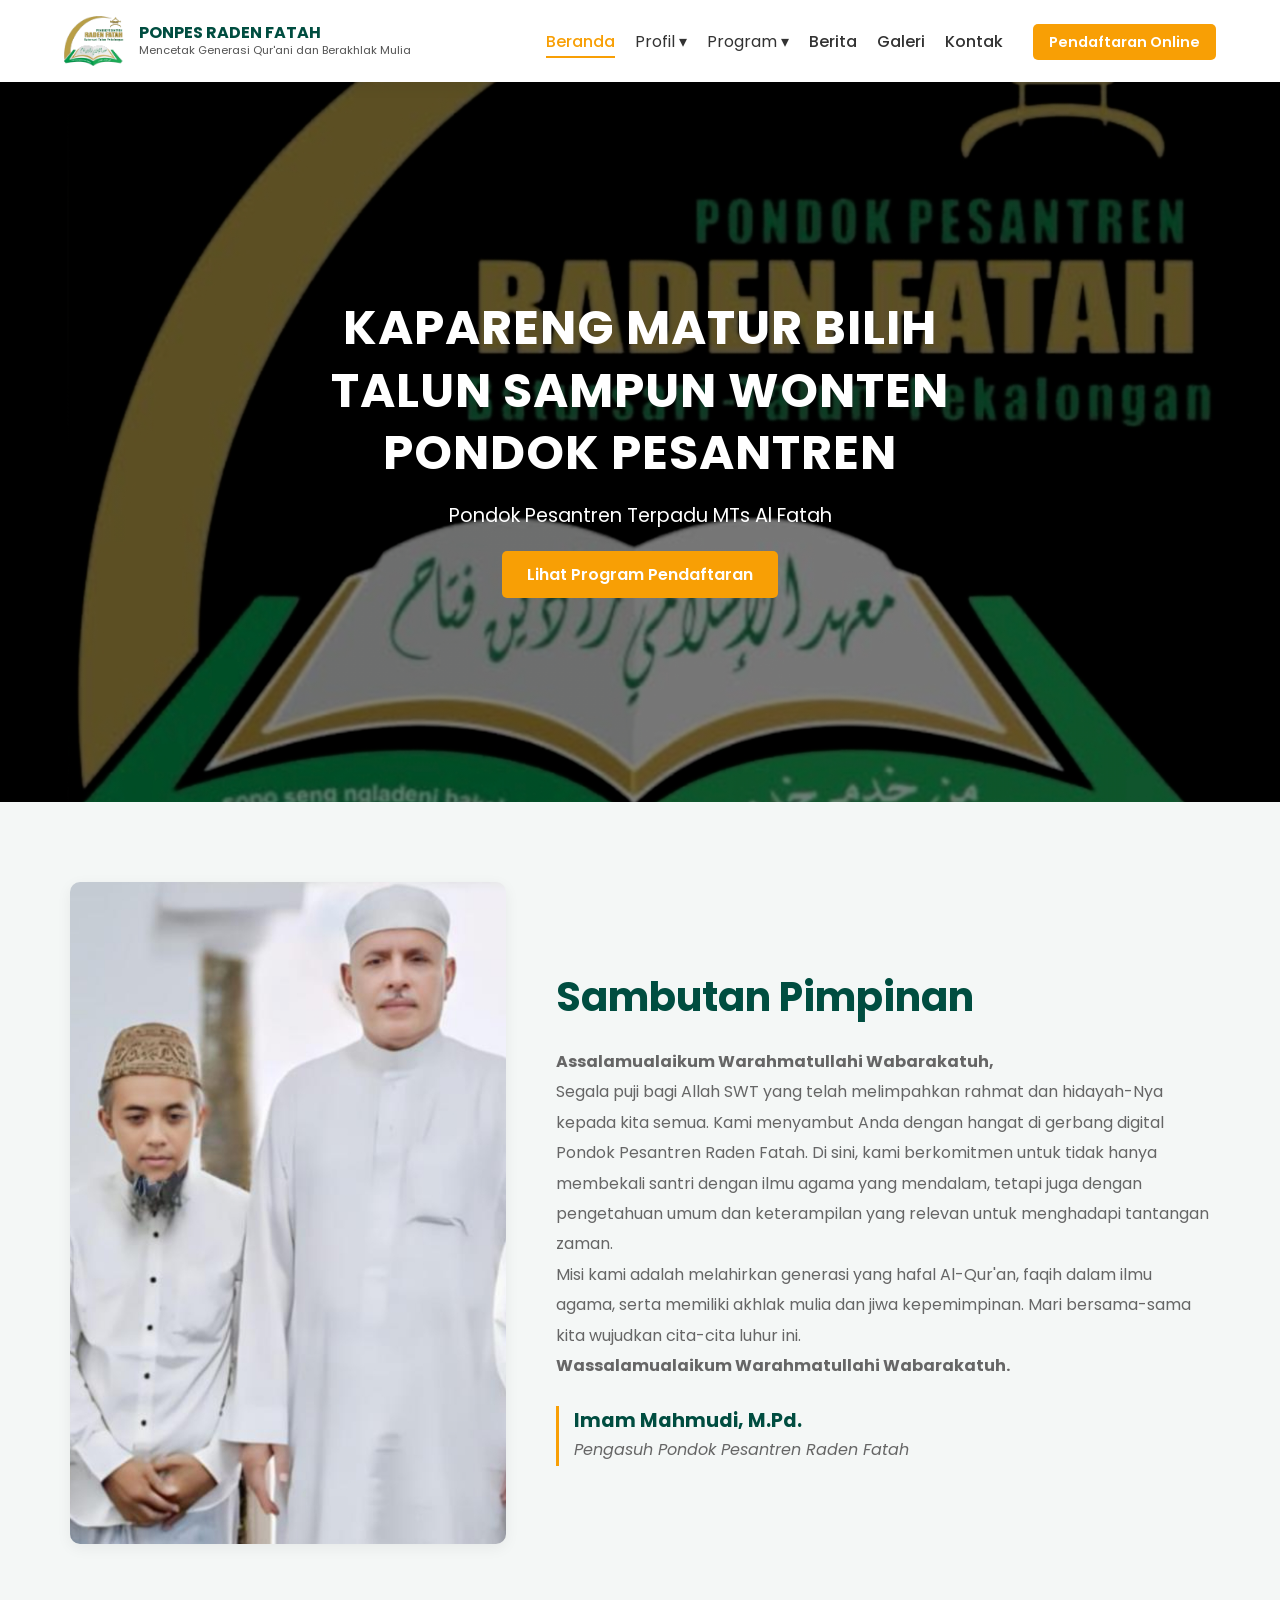
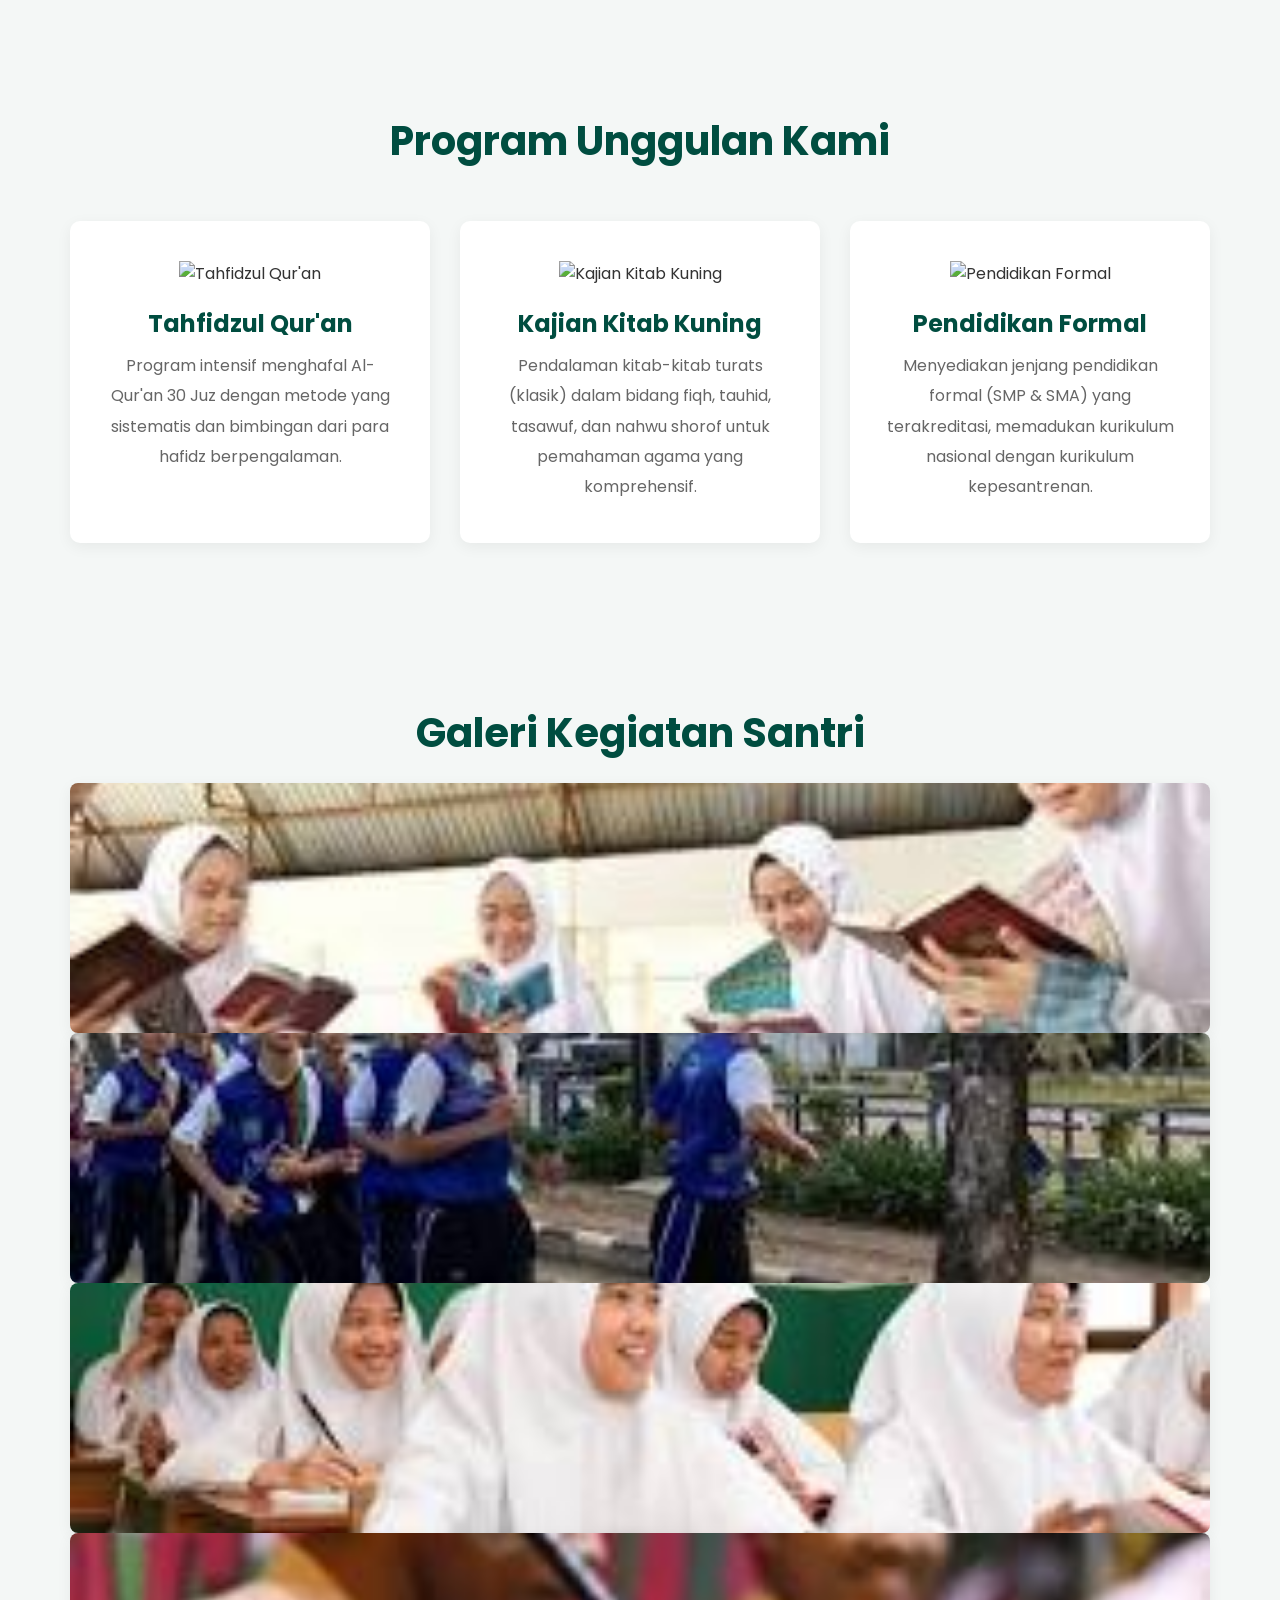
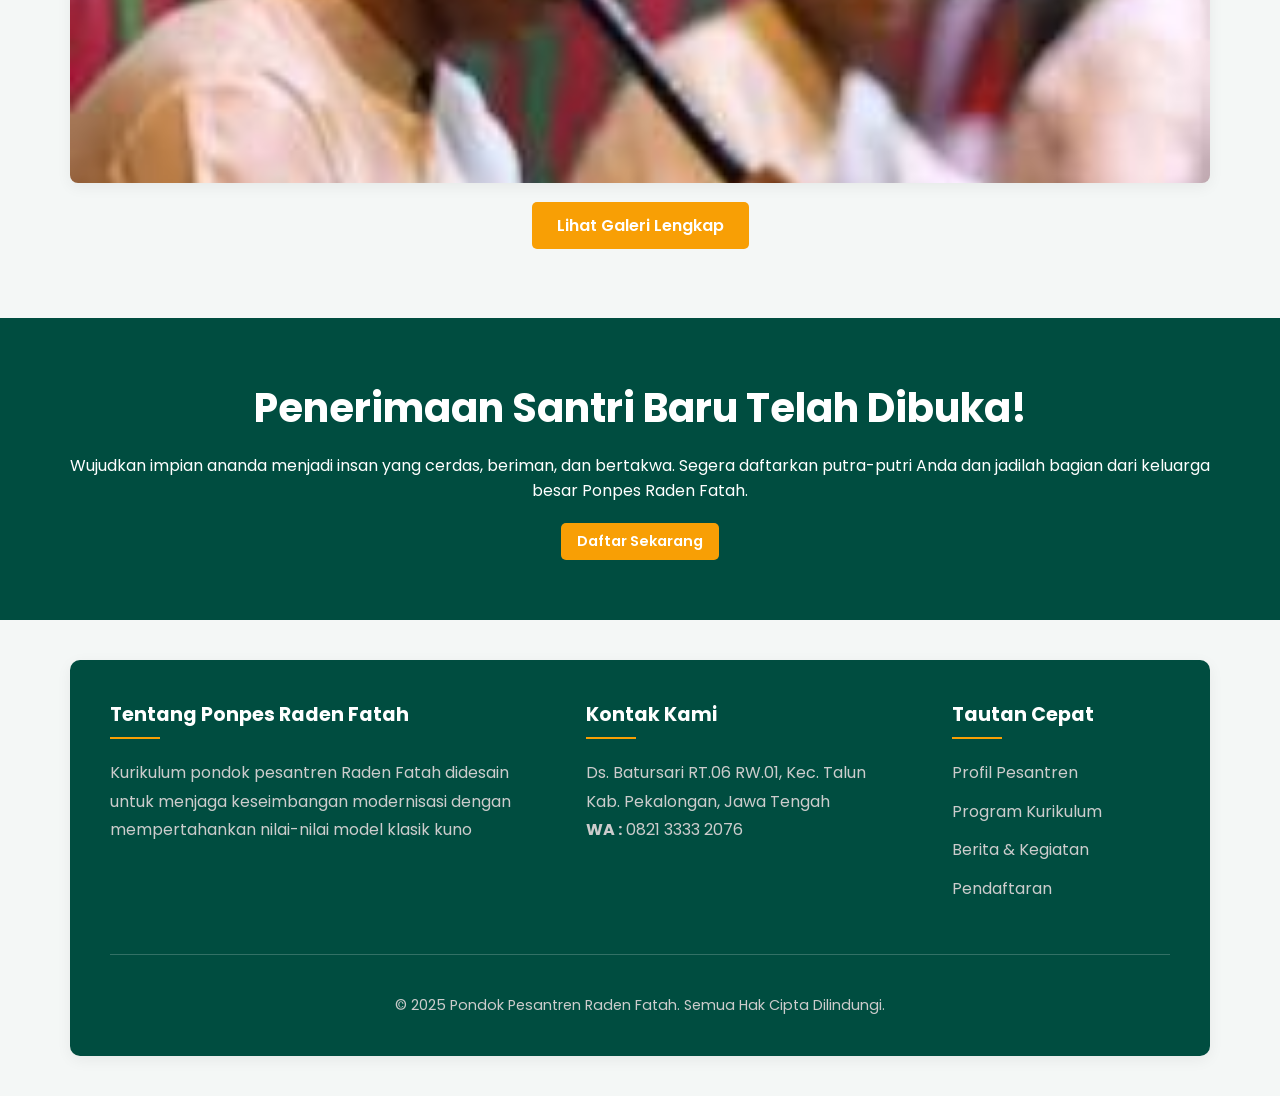
==== index.html @ 98dd8510 "Add files via upload" ====
<!DOCTYPE html>
<html lang="id">
<head>
    <meta charset="UTF-8">
    <meta name="viewport" content="width=device-width, initial-scale=1.0">
    <title>Ponpes Raden Fatah</title>
    <link rel="apple-touch-icon" sizes="180x180" href="images/favicons/apple-touch-icon.png">
    <link rel="icon" type="image/png" sizes="32x32" href="images/favicons/favicon-32x32.png">
    <link rel="icon" type="image/png" sizes="16x16" href="images/favicons/favicon-16x16.png">
    <link rel="manifest" href="images/favicons/site.webmanifest">
    <link rel="stylesheet" href="style.css">
    <link rel="preconnect" href="https://fonts.googleapis.com">
    <link rel="preconnect" href="https://fonts.gstatic.com" crossorigin>
    <link href="https://fonts.googleapis.com/css2?family=Poppins:wght@400;500;600;700&display=swap" rel="stylesheet">
</head>
<body>

    <header class="header">
        <a href="index.html" class="logo-container">
           <img src="images/logo.png" alt="Logo Ponpes Raden Fatah" class="logo-img">
           <div class="logo-text">
           <h1>PONPES RADEN FATAH</h1>
           <p>Mencetak Generasi Qur'ani dan Berakhlak Mulia</p>
           </div>
        </a>

        <input type="checkbox" id="menu-toggle" class="menu-toggle-checkbox">
        <label for="menu-toggle" class="menu-toggle-label">
            <span></span>
            <span></span>
            <span></span>
        </label>

        <div class="navigation-area">
            <nav class="nav-links">
                <ul>
                    <li><a href="index.html" class="active">Beranda</a></li>
                    <li class="dropdown">
                    <label for="profil-toggle" class="dropdown-toggle">Profil &#9662;</label>
                        <div class="dropdown-content">
                            <a href="sejarah.html">Sejarah</a>
                            <a href="visi-misi.html">Visi & Misi</a>
                            <a href="struktur-organisasi.html">Struktur Organisasi</a>
                            <a href="tenaga-pendidik.html">Tenaga Pendidik</a>
                        </div>
                    </li>
                    <li class="dropdown">
                    <label for="program-toggle" class="dropdown-toggle">Program &#9662;</label>
                        <div class="dropdown-content">
                            <a href="umum.html">Umum</a>
                            <a href="agama.html">Agama</a>
                        </div>
                    </li>
                    <li><a href="berita.html">Berita</a></li>
                    <li><a href="galeri.html">Galeri</a></li>
                    <li><a href="kontak.html">Kontak</a></li>
                </ul>
            </nav>
            <div class="header-cta">
                <a href="pendaftaran.html" class="cta-button">Pendaftaran Online</a>
            </div>
        </div>
    </header>

    <main>
        <section class="hero">
            <div class="hero-overlay"></div>
            <div class="hero-content">
                <h1 class="hero-title">KAPARENG MATUR BILIH TALUN SAMPUN WONTEN PONDOK PESANTREN</h1>
                <p class="hero-subtitle">Pondok Pesantren Terpadu MTs Al Fatah</p>
                <a href="pendaftaran.html" class="hero-button">Lihat Program Pendaftaran</a>
            </div>
        </section>

        <section class="sambutan section-padding">
            <div class="container">
                <div class="sambutan-grid">
                    <div class="sambutan-img">
                        <img src="images/kyai.jpg" alt="Foto Pimpinan Ponpes Raden Fatah">
                    </div>
                    <div class="sambutan-text">
                        <h2 class="section-title">Sambutan Pimpinan</h2>
                        <p><strong>Assalamualaikum Warahmatullahi Wabarakatuh,</strong></p>
                        <p>Segala puji bagi Allah SWT yang telah melimpahkan rahmat dan hidayah-Nya kepada kita semua. Kami menyambut Anda dengan hangat di gerbang digital Pondok Pesantren Raden Fatah. Di sini, kami berkomitmen untuk tidak hanya membekali santri dengan ilmu agama yang mendalam, tetapi juga dengan pengetahuan umum dan keterampilan yang relevan untuk menghadapi tantangan zaman.</p>
                        <p>Misi kami adalah melahirkan generasi yang hafal Al-Qur'an, faqih dalam ilmu agama, serta memiliki akhlak mulia dan jiwa kepemimpinan. Mari bersama-sama kita wujudkan cita-cita luhur ini.</p>
                        <p><strong>Wassalamualaikum Warahmatullahi Wabarakatuh.</strong></p>
                        <div class="pimpinan-info">
                            <h4>Imam Mahmudi, M.Pd.</h4>
                            <p>Pengasuh Pondok Pesantren Raden Fatah</p>
                        </div>
                    </div>
                </div>
            </div>
        </section>

        <section class="program section-padding" style="background-color: #f4f7f6;">
            <div class="container">
                <h2 class="section-title text-center">Program Unggulan Kami</h2>
                <div class="program-grid">
                    <div class="program-card">
                        <div class="program-icon"><img src="https://img.icons8.com/plasticine/100/book.png" alt="Tahfidzul Qur'an"></div>
                        <h3>Tahfidzul Qur'an</h3>
                        <p>Program intensif menghafal Al-Qur'an 30 Juz dengan metode yang sistematis dan bimbingan dari para hafidz berpengalaman.</p>
                    </div>
                    <div class="program-card">
                        <div class="program-icon"><img src="https://img.icons8.com/plasticine/100/books.png" alt="Kajian Kitab Kuning"></div>
                        <h3>Kajian Kitab Kuning</h3>
                        <p>Pendalaman kitab-kitab turats (klasik) dalam bidang fiqh, tauhid, tasawuf, dan nahwu shorof untuk pemahaman agama yang komprehensif.</p>
                    </div>
                    <div class="program-card">
                        <div class="program-icon"><img src="https://img.icons8.com/plasticine/100/school.png" alt="Pendidikan Formal"></div>
                        <h3>Pendidikan Formal</h3>
                        <p>Menyediakan jenjang pendidikan formal (SMP & SMA) yang terakreditasi, memadukan kurikulum nasional dengan kurikulum kepesantrenan.</p>
                    </div>
                </div>
            </div>
        </section>
<section class="galeri section-padding">
    <div class="container">
        <h2 class="section-title text-center">Galeri Kegiatan Santri</h2>
        <div class="galeri-grid">
            <a href="#galeri-1" class="gallery-item">
                <img src="images/ngaji.jpeg" alt="Kegiatan mengaji santri">
            </a>
            <a href="#galeri-2" class="gallery-item">
                <img src="images/olah.jpeg" alt="Kegiatan olahraga pagi">
            </a>
            <a href="#galeri-3" class="gallery-item">
                <img src="images/kelas.jpeg" alt="Kegiatan belajar di kelas">
            </a>
            <a href="#galeri-4" class="gallery-item">
                <img src="images/hadrah.jpeg" alt="Kegiatan kesenian hadrah">
            </a>
        </div>
        <div class="text-center" style="margin-top: 30px;">
            <a href="galeri.html" class="hero-button">Lihat Galeri Lengkap</a>
        </div>
    </div>
</section>
        <section class="info-pendaftaran">
            <div class="container text-center">
                <h2>Penerimaan Santri Baru Telah Dibuka!</h2>
                <p>Wujudkan impian ananda menjadi insan yang cerdas, beriman, dan bertakwa. Segera daftarkan putra-putri Anda dan jadilah bagian dari keluarga besar Ponpes Raden Fatah.

                    
                </p>
                <a href="pendaftaran.html" class="cta-button">Daftar Sekarang</a>
            </div>
        </section>
    </main>

    <footer class="footer">
    <div class="container"> <div class="footer-grid">
            <div class="footer-col">
                <h4>Tentang Ponpes Raden Fatah</h4>
                <p>Kurikulum pondok pesantren Raden Fatah didesain untuk menjaga keseimbangan modernisasi dengan mempertahankan nilai-nilai model klasik kuno</p>
            </div>
            <div class="footer-col">
                <h4>Kontak Kami</h4>
                <p>
                    Ds. Batursari RT.06 RW.01, Kec. Talun<br>
                    Kab. Pekalongan, Jawa Tengah<br>
                    <strong>WA :</strong> 0821 3333 2076<br>
                </p>
            </div>
            <div class="footer-col">
                <h4>Tautan Cepat</h4>
                <ul>
                    <li><a href="profil.html">Profil Pesantren</a></li>
                    <li><a href="program.html">Program Kurikulum</a></li>
                    <li><a href="berita.html">Berita & Kegiatan</a></li>
                    <li><a href="pendaftaran.html">Pendaftaran</a></li>
                    </ul>
            </div>
        </div>
        <div class="footer-bottom">
            <p>&copy; 2025 Pondok Pesantren Raden Fatah. Semua Hak Cipta Dilindungi.</p>
        </div>
    </div>
</footer>
<div class="lightbox" id="galeri-1">
    <a href="#" class="close">&times;</a>
    <a href="#galeri-4" class="prev">&lsaquo;</a>
    <img src="images/ngaji.jpeg" alt="Kegiatan mengaji santri">
    <div class="caption">Kegiatan mengaji dan setoran hafalan Al-Qur'an.</div>
    <a href="#galeri-2" class="next">&rsaquo;</a>
</div>
<div class="lightbox" id="galeri-2">
    <a href="#" class="close">&times;</a>
    <a href="#galeri-1" class="prev">&lsaquo;</a>
    <img src="images/olah.jpeg" alt="Kegiatan olahraga pagi">
    <div class="caption">Kegiatan olahraga pagi untuk menjaga kebugaran santri.</div>
    <a href="#galeri-3" class="next">&rsaquo;</a>
</div>
<div class="lightbox" id="galeri-3">
    <a href="#" class="close">&times;</a>
    <a href="#galeri-2" class="prev">&lsaquo;</a>
    <img src="images/kelas.jpeg" alt="Kegiatan belajar di kelas">
    <div class="caption">Suasana belajar yang kondusif di dalam kelas formal.</div>
    <a href="#galeri-4" class="next">&rsaquo;</a>
</div>
<div class="lightbox" id="galeri-4">
    <a href="#" class="close">&times;</a>
    <a href="#galeri-3" class="prev">&lsaquo;</a>
    <img src="images/hadrah.jpeg" alt="Kegiatan kesenian hadrah">
    <div class="caption">Latihan rutin ekstrakurikuler kesenian hadrah.</div>
    <a href="#galeri-1" class="next">&rsaquo;</a>
</div>
<a href="#" id="back-to-top" title="Kembali ke atas">&uarr;</a>

    <script>
        const backToTopButton = document.getElementById("back-to-top");
        window.addEventListener("scroll", () => {
            if (window.pageYOffset > 300) {
                backToTopButton.classList.add("show");
            } else {
                backToTopButton.classList.remove("show");
            }
        });
    </script>
</body>
</html>
</body>
</html>
---- style.css ----
/* --- PALET WARNA UTAMA (GLOBAL VARIABLES) --- */
:root {
    --warna-utama: #f89f05;      /* Oranye/Emas Pilihan Anda */
    --warna-sekunder: #004d40;   /* Hijau Tua untuk Judul & Hover */
    --warna-teks-utama: #333;   /* Warna teks gelap */
    --warna-teks-kedua: #555;   /* Warna teks abu-abu */
    --warna-latar: #f4f7f6;      /* Warna latar belakang utama */
    --warna-putih: #ffffff;     /* Warna putih */
    --warna-border: #ddd;       /* Warna border abu-abu muda */
}

/* --- Reset & Basic Styling --- */
* {
    margin: 0;
    padding: 0;
    box-sizing: border-box;
}

html {
    height: 100%; /* Diperlukan agar body bisa setinggi 100% */
}

body {
    display: flex; /* 1. Jadikan body sebagai flex container */
    flex-direction: column; /* 2. Atur itemnya secara vertikal */
    min-height: 100vh; /* 3. Tinggi minimal body adalah 100% tinggi layar */
    
    font-family: 'Poppins', sans-serif;
    background-color: var(--warna-latar);
    color: var(--warna-teks-utama);
}

main {
    flex-grow: 1; /* 4. INI KUNCINYA: buat <main> meregang & mendorong footer */
    width: 100%;
}
.container { width: 90%; max-width: 1140px; margin: 0 auto; }
.section-padding { padding: 80px 0; }
.section-title { font-size: 2.5rem; color: var(--warna-sekunder); margin-bottom: 20px; font-weight: 700; }
.text-center { text-align: center; }
.section-divider { border: 0; height: 1px; background-color: #e0e0e0; margin: 60px 0; }

/* --- Header Styling --- */
.header { display: flex; justify-content: space-between; align-items: center; padding: 1rem 5%; background-color: var(--warna-putih); box-shadow: 0 4px 15px rgba(0, 0, 0, 0.06); position: sticky; top: 0; z-index: 1000; width: 100%; }
.logo-container { display: flex; align-items: center; gap: 15px; text-decoration: none; }
.logo-img { height: 50px; width: auto; flex-shrink: 0; }
.logo-text h1 { font-size: 1.0rem; font-weight: 700; color: var(--warna-sekunder); margin: 0; line-height: 1.2; }
.logo-text p { font-size: 0.7rem; color: var(--warna-teks-kedua); margin: 0; }

/* --- Navigasi, Dropdown, CTA --- */
.navigation-area { display: flex; align-items: center; gap: 30px; }
.nav-links ul { list-style: none; display: flex; gap: 20px; margin: 0; padding: 0; }
.nav-links a { text-decoration: none; color: var(--warna-teks-utama); font-weight: 500; font-size: 1rem; position: relative; padding-bottom: 5px; transition: color 0.3s ease; }
.nav-links a::after { content: ''; position: absolute; width: 0; height: 2px; bottom: 0; left: 0; background-color: var(--warna-utama); transition: width 0.3s ease; }
.nav-links a:hover, .nav-links a.active { color: var(--warna-utama); }
.nav-links a:hover::after, .nav-links a.active::after { width: 100%; }
.cta-button { background-color: var(--warna-utama); color: var(--warna-putih); padding: 8px 16px; border-radius: 5px; text-decoration: none; font-weight: 600; font-size: 0.9rem; transition: background-color 0.3s ease, transform 0.2s ease; }
.cta-button:hover { background-color: var(--warna-sekunder); transform: translateY(-2px); }
.dropdown { position: relative; display: inline-block; }
.dropdown-toggle::after { display: none !important; }
.dropdown-content { display: none; position: absolute; background-color: var(--warna-putih); min-width: 220px; box-shadow: 0 4px 15px rgba(0, 0, 0, 0.06); border-radius: 5px; z-index: 10; overflow: hidden; border-top: 3px solid var(--warna-utama); }
.dropdown-content a { color: var(--warna-teks-utama); padding: 12px 16px; text-decoration: none; display: block; text-align: left; font-size: 0.95rem; transition: background-color 0.3s ease, color 0.3s ease; }
.dropdown-content a::after { display: none; }
.dropdown-content a:hover { background-color: #f1f1f1; color: var(--warna-utama); }
.dropdown:hover .dropdown-content { display: block; }

/* --- Mobile Menu & Responsive Header --- */
.menu-toggle-checkbox { display: none; }
.menu-toggle-label { display: none; flex-direction: column; justify-content: space-between; width: 30px; height: 21px; cursor: pointer; }
.menu-toggle-label span { display: block; width: 100%; height: 3px; background-color: var(--warna-sekunder); border-radius: 3px; transition: transform 0.3s ease, opacity 0.3s ease; }

@media (max-width: 992px) {
    .header { flex-wrap: wrap; }
    .header .logo-container {flex-grow: 1;}
    .navigation-area { display: none; position: static; flex-basis: 100%; order: 3; margin-top: 15px; background-color: var(--warna-putih); flex-direction: column; align-items: center; padding: 20px 0; border-top: 1px solid #eee; box-shadow: 0 4px 15px rgba(0, 0, 0, 0.06); }
    .menu-toggle-checkbox:checked ~ .navigation-area { display: flex; }
    .menu-toggle-label { display: flex; }
     .submenu-toggle-checkbox {
        display: none;/* Sembunyikan checkbox asli */
    }
    /* ========================================================
   PERBAIKAN DROPDOWN AGAR BISA DIKLIK
   ======================================================== */

.dropdown-toggle-wrapper {
    display: flex;
    align-items: center;
    gap: 4px; /* Jarak antara teks "Profil" dan panah */
}

/* Mengganti style .nav-links a dengan ini agar lebih spesifik */
.nav-links .nav-link-main {
    text-decoration: none;
    color: var(--warna-teks-utama);
    font-weight: 500;
}

/* Style untuk panah agar bisa diklik */
.submenu-arrow {
    cursor: pointer;
    padding: 5px;
    border-radius: 4px;
    font-size: 0.8em; /* Sedikit perkecil ukuran panah */
    transition: background-color 0.2s;
}

.submenu-arrow:hover {
    background-color: #f1f1f1;
}
    .nav-links ul { flex-direction: column; width: 100%; gap: 0; }
    .nav-links li { text-align: center; margin: 10px 0; }
    .header-cta { display: block; margin-top: 15px; }
    .dropdown { position: static; display: block; text-align: center;}
    /* Sembunyikan submenu secara default di mobile */
    .dropdown-content {
    display: none;
    position: static;
    box-shadow: none;
    background-color: #fafafa; /* Warna latar sedikit lebih lembut */
    min-width: 100%;
    border-bottom: 1px solid #eee; /* Garis pemisah bawah yang rapi */
    padding: 15px 0; /* Atur ulang padding atas-bawah */
    margin-top: 5px; /* Beri sedikit jarak dari menu utama */
    }
    
    .dropdown-content a {
    padding: 12px 25px; /* Padding lebih seimbang */
    text-align: center; /* INI SOLUSI UTAMA: RATA TENGAH */
    font-size: 0.9rem;  /* Ukuran font sedikit lebih kecil dari menu utama */
    color: var(--warna-teks-kedua); /* Warna teks sedikit lebih lembut */
    font-weight: 500;
    transition: background-color 0.3s, color 0.3s; /* Tambahkan transisi */
}
    .submenu-toggle-checkbox:checked ~ .dropdown-content {
    display: none !important;
}
    .dropdown-content a:hover {
    background-color: #eafaf8;
    color: var(--warna-sekunder);
}
    .menu-toggle-checkbox:checked ~ .menu-toggle-label span:nth-child(1) { transform: rotate(45deg) translate(5px, 5px); }
    .menu-toggle-checkbox:checked ~ .menu-toggle-label span:nth-child(2) { opacity: 0; }
    .menu-toggle-checkbox:checked ~ .menu-toggle-label span:nth-child(3) { transform: rotate(-45deg) translate(7px, -7px); }
}

@media (max-width: 480px) {
    .logo-text h1 { font-size: 1rem; }
    .logo-img { height: 40px; }
    .logo-text p { display: none; }
}

/* --- Halaman Beranda --- */
.hero { position: relative; height: 80vh; display: flex; align-items: center; justify-content: center; text-align: center; color: var(--warna-putih); background-image: url('images/logo.jpg'); background-size: cover; background-position: center; }
.hero-overlay { position: absolute; top: 0; left: 0; width: 100%; height: 100%; background-color: rgba(0, 0, 0, 0.5); }
.hero-content { position: relative; z-index: 2; max-width: 800px; padding: 0 20px; }
.hero-title { font-size: 3rem; font-weight: 700; margin-bottom: 1rem; letter-spacing: 1px; line-height: 1.3;}
.hero-subtitle { font-size: 1.2rem; margin-bottom: 2rem; font-weight: 400; }
.hero-button { background-color: var(--warna-utama); color: var(--warna-putih); padding: 12px 25px; border-radius: 5px; text-decoration: none; font-weight: 600; transition: background-color 0.3s ease; }
.hero-button:hover { background-color: var(--warna-sekunder); }
.sambutan-grid { display: grid; grid-template-columns: 1fr 1.5fr; gap: 50px; align-items: center; }
.sambutan-img img { width: 100%; height: auto; border-radius: 10px; box-shadow: 0 4px 15px rgba(0, 0, 0, 0.06); }
.pimpinan-info { margin-top: 25px; border-left: 3px solid var(--warna-utama); padding-left: 15px; }
.pimpinan-info h4 { margin: 0; font-size: 1.2rem; color: var(--warna-sekunder); }
.pimpinan-info p { margin: 0; font-style: italic; }
.program-grid { display: grid; grid-template-columns: repeat(3, 1fr); gap: 30px; margin-top: 50px; }
.program-card { background-color: var(--warna-putih); padding: 40px 30px; border-radius: 10px; text-align: center; box-shadow: 0 4px 15px rgba(0, 0, 0, 0.06); transition: transform 0.3s ease, box-shadow 0.3s ease; }
.program-card:hover { transform: translateY(-10px); box-shadow: 0 4px 15px rgba(0, 0, 0, 0.06); }
.program-icon img { height: 80px; margin-bottom: 20px; }
.program-card h3 { font-size: 1.5rem; color: var(--warna-sekunder); margin-bottom: 10px; }
.info-pendaftaran { background-color: var(--warna-sekunder); color: var(--warna-putih); padding: 60px 0; }
.info-pendaftaran h2 { font-size: 2.5rem; margin-bottom: 15px; }
/* Menambahkan jarak di atas tombol "Daftar Sekarang" di section info-pendaftaran */
.info-pendaftaran .cta-button {
    margin-top: 20px; /* Ubah angka ini untuk mengatur jaraknya */
    display: inline-block; /* Diperlukan agar margin-top bekerja pada elemen <a> */
}
@media (max-width: 992px) { .sambutan-grid, .program-hub-grid, .contact-layout, .jadwal-biaya-grid, .final-pendaftaran-grid { grid-template-columns: 1fr; } .program-grid { grid-template-columns: 1fr 1fr; } }
@media (max-width: 768px) { .hero-title { font-size: 2rem; } .hero-subtitle { font-size: 1rem; } .hero { height: 70vh; } .program-grid, .profile-links-grid, .footer-grid { grid-template-columns: 1fr; } .info-pendaftaran h2 { font-size: 2rem; } }

/* --- Halaman Generik (Banner Atas) --- */
.page-header { padding: 80px 0; text-align: center; color: var(--warna-putih); background-image: linear-gradient(rgba(0, 0, 0, 0.6), rgba(0, 0, 0, 0.6)), url('images/logo.jpg'); background-size: cover; background-position: center; }
.page-header h1 { font-size: 2.8rem; font-weight: 700; }
.page-header p { font-size: 1.1rem; color: #e0f2f1; }
@media (max-width: 768px) { .page-header { padding: 80px 100px0; } .page-header h1 { font-size: 2.2rem; } }

/* --- Halaman Sejarah --- */
.intro-text { text-align: center; font-size: 1.1rem; font-style: italic; color: var(--warna-teks-kedua); max-width: 800px; margin: 0 auto 60px auto; line-height: 1.8; }
.timeline { position: relative; max-width: 900px; margin: 0 auto; }
.timeline::after { content: ''; position: absolute; width: 3px; background-color: var(--warna-utama); top: 0; bottom: 0; left: 50%; margin-left: -1.5px; }
.timeline-item { padding: 10px 40px; position: relative; width: 50%; }
.timeline-item::after { content: ''; position: absolute; width: 20px; height: 20px; right: -10px; background-color: var(--warna-putih); border: 4px solid var(--warna-utama); top: 25px; border-radius: 50%; z-index: 1; }
.timeline-item:nth-child(odd) { left: 0; } .timeline-item:nth-child(even) { left: 50%; }
.timeline-item:nth-child(even)::after { left: -10px; }
.timeline-content { padding: 20px 30px; background-color: var(--warna-putih); position: relative; border-radius: 6px; box-shadow: 0 4px 15px rgba(0, 0, 0, 0.06); }
.timeline-content h4 { font-size: 1.3rem; margin-bottom: 10px; color: var(--warna-sekunder); }
@media (max-width: 768px) { .timeline::after { left: 31px; } .timeline-item { width: 100%; padding-left: 70px; padding-right: 25px; } .timeline-item:nth-child(odd), .timeline-item:nth-child(even) { left: 0; } .timeline-item::after { left: 21px; } }

/* --- Halaman Visi Misi, Profil, Tenaga Pendidik, dll --- */
.visi-card, .misi-card { background-color: var(--warna-putih); padding: 40px; border-radius: 8px; box-shadow: 0 4px 15px rgba(0, 0, 0, 0.06); }
.visi-card { text-align: center; margin-bottom: 40px; }
.visi-card blockquote { font-size: 1.5rem; font-weight: 500; line-height: 1.6; color: var(--warna-teks-utama); font-style: italic; border-left: 5px solid var(--warna-utama); padding-left: 25px; margin: 20px 0 0 0; text-align: left; }
.misi-card ol { padding-left: 25px; margin-top: 20px; } .misi-card ol li { font-size: 1.1rem; color: var(--warna-teks-kedua); line-height: 1.9; margin-bottom: 15px; }
.quick-facts-grid { display: grid; grid-template-columns: repeat(auto-fit, minmax(200px, 1fr)); gap: 30px; text-align: center; }
.fact-item .fact-number { font-size: 3rem; font-weight: 700; color: var(--warna-utama); display: block; }
.fact-item .fact-label { font-size: 1.1rem; color: var(--warna-teks-kedua); margin-top: 5px; }
.profile-links-grid { display: grid; grid-template-columns: 1fr 1fr; gap: 30px; }
.profile-link-card { background-color: var(--warna-putih); padding: 30px; border-radius: 8px; box-shadow: 0 4px 15px rgba(0, 0, 0, 0.06); transition: transform 0.3s ease, box-shadow 0.3s ease; border-top: 4px solid var(--warna-utama); }
.profile-link-card:hover { transform: translateY(-5px); box-shadow: 0 4px 15px rgba(0, 0, 0, 0.06); }
.profile-link-card h3 { font-size: 1.5rem; color: var(--warna-sekunder); margin-bottom: 15px; }
.profile-link-card p, .sambutan-text p, .program-card p, .berita-card-content p { color: #666; line-height: 1.9; }
.cta-button-small { background-color: var(--warna-utama); color: var(--warna-putih); padding: 8px 18px; border-radius: 5px; text-decoration: none; font-weight: 500; font-size: 0.9rem; display: inline-block; transition: background-color 0.3s ease; }
.cta-button-small:hover { background-color: var(--warna-sekunder); }
.staff-grid { display: grid; grid-template-columns: repeat(auto-fit, minmax(280px, 1fr)); gap: 30px; }
.staff-card { background-color: var(--warna-putih); border-radius: 8px; box-shadow: 0 4px 15px rgba(0, 0, 0, 0.06); text-align: center; overflow: hidden; transition: transform 0.3s ease, box-shadow 0.3s ease; }
.staff-card:hover { transform: translateY(-8px); box-shadow: 0 4px 15px rgba(0, 0, 0, 0.06); }
.staff-photo img { width: 100%; height: 300px; object-fit: cover; object-position: center top; }
.staff-info { padding: 20px 15px; } .staff-info h4 { font-size: 1.3rem; font-weight: 600; color: var(--warna-sekunder); margin: 0 0 5px 0; }
.staff-info .role { font-size: 1rem; color: var(--warna-utama); font-weight: 500; margin: 0 0 10px 0; }
.staff-info .specialty { font-size: 0.9rem; color: #666; font-style: italic; margin: 0; }
.program-level-card { background-color: var(--warna-putih); padding: 30px 40px; border-radius: 8px; box-shadow: 0 4px 15px rgba(0, 0, 0, 0.06); margin-bottom: 40px; }
.program-level-card > p { font-size: 1.1rem; line-height: 1.8; color: var(--warna-teks-kedua); margin-bottom: 30px; }
.program-subtitle { font-size: 1.5rem; font-weight: 600; color: var(--warna-sekunder); margin-top: 40px; margin-bottom: 20px; padding-bottom: 10px; border-bottom: 2px solid #e0f2f1; }
.keunggulan-list { list-style: none; padding-left: 0; } .keunggulan-list li { font-size: 1rem; color: var(--warna-teks-utama); padding-left: 30px; position: relative; margin-bottom: 15px; }
.keunggulan-list li::before { content: '\2713'; color: var(--warna-utama); font-weight: 900; position: absolute; left: 0; top: 0; }
.kurikulum-grid { display: grid; grid-template-columns: 1fr 1fr; gap: 30px; }
.kurikulum-col h4 { font-size: 1.2rem; font-weight: 600; color: var(--warna-teks-utama); margin-bottom: 15px; }
.kurikulum-col ul { list-style: disc; padding-left: 20px; } .kurikulum-col li { color: var(--warna-teks-kedua); margin-bottom: 10px; }
.ekskul-grid { display: flex; flex-wrap: wrap; gap: 15px; } .ekskul-grid span { background-color: #e0f2f1; color: var(--warna-sekunder); padding: 8px 15px; border-radius: 20px; font-weight: 500; font-size: 0.9rem; }
.program-hub-grid { display: grid; grid-template-columns: 1fr 1fr; gap: 30px; margin-top: 40px; }
.program-hub-card { display: block; position: relative; height: 450px; border-radius: 10px; overflow: hidden; box-shadow: 0 4px 15px rgba(0, 0, 0, 0.06); text-decoration: none; color: var(--warna-putih); }
.program-hub-card .card-bg { position: absolute; top: 0; left: 0; width: 100%; height: 100%; background-size: cover; background-position: center; transition: transform 0.5s cubic-bezier(0.25, 0.46, 0.45, 0.94); }
.program-hub-card:hover .card-bg { transform: scale(1.05); } .program-hub-card .card-overlay { position: absolute; top: 0; left: 0; width: 100%; height: 100%; background: linear-gradient(to top, rgba(0, 56, 49, 0.9) 20%, rgba(0,0,0,0) 80%); }
.program-hub-card .card-content { position: absolute; bottom: 0; left: 0; padding: 30px; transition: transform 0.4s ease; }
.program-hub-card:hover .card-content { transform: translateY(-10px); } .program-hub-card h2 { font-size: 2rem; font-weight: 700; margin: 0 0 10px 0; line-height: 1.2; }
.program-hub-card p { font-size: 1rem; line-height: 1.6; opacity: 0.9; }
/* --- Bagian Legalitas di Halaman Profil --- */
.legalitas-section {
    background-color: #f9f9f9; /* Latar belakang abu-abu lembut */
    border-top: 1px solid #eee;
    border-bottom: 1px solid #eee;
    padding: 60px 0;
}

.legalitas-info {
    display: grid;
    grid-template-columns: repeat(auto-fit, minmax(250px, 1fr)); /* Membuat kolom responsif */
    gap: 30px;
    margin-top: 30px;
    text-align: left; /* Kembalikan teks ke kiri di dalam info box */
}

.legalitas-info > div {
    background-color: var(--warna-putih);
    padding: 25px;
    border-radius: 8px;
    box-shadow: 0 4px 15px rgba(0, 0, 0, 0.06);
    border: 1px solid #f1f1f1;
    overflow-wrap: break-word; /* <-- TAMBAHKAN BARIS INI */
}

.legalitas-info h3 {
    font-size: 1.1rem;
    font-weight: 600;
    color: var(--warna-sekunder);
    margin-bottom: 10px;
}

.legalitas-info p {
    color: var(--warna-teks-kedua);
    font-size: 0.9rem;
    line-height: 1.6;
    margin-bottom: 0;
}

/* Responsive untuk layar lebih kecil */
@media (max-width: 768px) {
    .program-grid,
    .profile-links-grid, /* <-- INI SOLUSINYA */
    .footer-grid,
    .kurikulum-grid 
    .legalitas-info {
        grid-template-columns: 1fr; /* Satu kolom di layar HP */
    }
}

/* --- Halaman Berita (Tambahan dari yang lama) --- */
.berita-layout { display: grid; grid-template-columns: 2.5fr 1fr; gap: 40px; }
.berita-list { display: flex; flex-direction: column; gap: 40px; }
.berita-card-full { display: flex; gap: 25px; background-color: #fff; border-radius: 8px; box-shadow: 0 4px 15px rgba(0, 0, 0, 0.06); overflow: hidden; transition: box-shadow 0.3s ease; }
.berita-card-full:hover { box-shadow: 0 4px 15px rgba(0, 0, 0, 0.06); }
.berita-card-img { flex-basis: 40%; }
.berita-card-img img { width: 100%; height: 100%; object-fit: cover; }
.berita-card-content { flex-basis: 60%; padding: 25px; display: flex; flex-direction: column; }
.berita-card-content .meta-info { display: flex; gap: 15px; font-size: 0.8rem; margin-bottom: 10px; color: var(--warna-teks-kedua); }
.meta-info .kategori { background-color: #e0f2f1; color: var(--warna-sekunder); padding: 3px 8px; border-radius: 4px; font-weight: 600; }
.berita-card-content h3 { font-size: 1.4rem; margin-bottom: 10px; line-height: 1.4; }
.berita-card-content h3 a { text-decoration: none; color: var(--warna-teks-utama); transition: color 0.3s ease; }
.berita-card-content h3 a:hover { color: var(--warna-utama); }
.berita-card-content p { flex-grow: 1; }
.read-more { color: var(--warna-utama); font-weight: 600; text-decoration: none; align-self: flex-start; }
.pagination { margin-top: 20px; } .pagination ul { list-style: none; display: flex; justify-content: center; gap: 8px; padding: 0; }
.pagination li a { display: block; padding: 10px 15px; border: 1px solid var(--warna-border); border-radius: 5px; text-decoration: none; color: var(--warna-teks-utama); transition: all 0.3s ease; }
.pagination li a:hover, .pagination li a.active { background-color: var(--warna-utama); color: var(--warna-putih); border-color: var(--warna-utama); }
.sidebar-widget { background-color: var(--warna-latar); padding: 25px; border-radius: 8px; margin-bottom: 30px; }
.sidebar-widget h4 { font-size: 1.3rem; color: var(--warna-sekunder); margin-bottom: 20px; padding-bottom: 10px; border-bottom: 2px solid var(--warna-border); }
.search-form { display: flex; } .search-form input { width: 100%; border: 1px solid var(--warna-border); padding: 10px; border-radius: 5px 0 0 5px; border-right: none; }
.search-form button { border: none; background-color: var(--warna-utama); color: var(--warna-putih); padding: 0 15px; cursor: pointer; border-radius: 0 5px 5px 0; }
.widget-list { list-style: none; padding: 0;} .widget-list li { margin-bottom: 10px; } .widget-list li a { text-decoration: none; color: var(--warna-teks-kedua); transition: color 0.3s ease; }
.widget-list li a:hover { color: var(--warna-utama); }
.recent-posts li { padding-bottom: 10px; border-bottom: 1px dashed var(--warna-border); } .recent-posts li:last-child { border-bottom: none; }
@media(max-width: 992px) { .berita-layout { grid-template-columns: 1fr; } }
@media(max-width: 768px) { .berita-card-full { flex-direction: column; } }


/* --- Halaman Galeri --- */
/* (style untuk galeri, lightbox, filter) */
.gallery-filters { text-align: center; margin-bottom: 40px; }
.gallery-filters input[type="radio"] { display: none; }
.gallery-filters label { display: inline-block; padding: 10px 20px; margin: 5px; background-color: #f1f1f1; color: var(--warna-teks-kedua); border-radius: 20px; cursor: pointer; font-weight: 500; transition: all 0.3s ease; }
.gallery-filters label:hover { background-color: #e0f2f1; color: var(--warna-sekunder); }
.gallery-filters input[type="radio"]:checked + label { background-color: var(--warna-utama); color: var(--warna-putih); box-shadow: 0 4px 10px rgba(248, 159, 5, 0.4); }
.gallery-item { display: block; overflow: hidden; border-radius: 8px; position: relative; box-shadow: 0 4px 15px rgba(0, 0, 0, 0.06); }
.gallery-item img { width: 100%; height: 250px; object-fit: cover; display: block; transition: transform 0.4s ease; }
.gallery-item:hover img { transform: scale(1.1); }
#filter-kegiatan:checked ~ .gallery-grid .gallery-item, #filter-fasilitas:checked ~ .gallery-grid .gallery-item, #filter-ekskul:checked ~ .gallery-grid .gallery-item, #filter-prestasi:checked ~ .gallery-grid .gallery-item { display: none; }
#filter-kegiatan:checked ~ .gallery-grid [data-category="kegiatan"], #filter-fasilitas:checked ~ .gallery-grid [data-category="fasilitas"], #filter-ekskul:checked ~ .gallery-grid [data-category="ekskul"], #filter-prestasi:checked ~ .gallery-grid [data-category="prestasi"] { display: block; }
.lightbox { display: none; position: fixed; z-index: 9999; top: 0; left: 0; width: 100%; height: 100%; background-color: rgba(0, 0, 0, 0.85); align-items: center; justify-content: center; }
.lightbox:target { display: flex; }
.lightbox img { max-width: 90%; max-height: 80%; box-shadow: 0 4px 15px rgba(0, 0, 0, 0.06); }
.lightbox .close { position: absolute; top: 20px; right: 30px; font-size: 40px; font-weight: bold; color: var(--warna-putih); text-decoration: none; opacity: 0.8; transition: opacity 0.3s; }
.lightbox .close:hover { opacity: 1; }
.lightbox .prev, .lightbox .next { position: absolute; top: 50%; transform: translateY(-50%); font-size: 50px; color: var(--warna-putih); text-decoration: none; padding: 10px 20px; opacity: 0.6; transition: opacity 0.3s; }
.lightbox .prev { left: 15px; } .lightbox .next { right: 15px; } .lightbox .prev:hover, .lightbox .next:hover { opacity: 1; }
.lightbox .caption { position: absolute; bottom: 20px; left: 50%; transform: translateX(-50%); color: var(--warna-putih); background-color: rgba(0,0,0,0.6); padding: 10px 20px; border-radius: 5px; text-align: center; font-size: 0.9rem; }

/*
========================================
STYLE UNTUK HALAMAN KONTAK (VERSI BARU)
========================================
*/
.contact-layout {
    display: grid;
    grid-template-columns: 1fr 1.5fr;
    gap: 50px;
    align-items: flex-start;
}

.contact-info h3, .contact-form-container h3 {
    font-size: 1.8rem;
    font-weight: 600;
    color: var(--warna-sekunder);
    margin-bottom: 20px;
}

.info-item {
    display: flex;
    align-items: flex-start;
    gap: 20px;
    margin-bottom: 25px;
}

.info-item .info-icon {
    font-size: 1.5rem;
    margin-top: 5px;
    color: var(--warna-utama);
}

.info-item strong {
    display: block;
    color: var(--warna-teks-utama);
    font-weight: 600;
}

.info-item p {
    margin: 4px 0 0 0;
    color: var(--warna-teks-kedua);
    line-height: 1.6;
}

.info-item a {
    color: var(--warna-sekunder);
    text-decoration: none;
    transition: text-decoration 0.3s;
}
.info-item a:hover {
    text-decoration: underline;
}

/* --- Contact Form (VERSI BARU YANG LEBIH CANTIK) --- */
.contact-form-container {
    background-color: var(--warna-putih);
    padding: 30px 40px;
    border-radius: 8px;
    box-shadow: 0 4px 15px rgba(0, 0, 0, 0.06);
}

.contact-form .form-group {
    margin-bottom: 25px;
}

.contact-form label {
    display: block;
    margin-bottom: 8px;
    font-weight: 500;
    color: var(--warna-teks-kedua);
    font-size: 0.9rem;
}

.contact-form input,
.contact-form textarea {
    width: 100%;
    padding: 15px;
    font-family: 'Poppins', sans-serif;
    font-size: 1rem;
    border-radius: 5px;
    background-color: #f9f9f9;
    border: 1px solid #eee;
    transition: border-color 0.3s, box-shadow 0.3s;
}

.contact-form input:focus,
.contact-form textarea:focus {
    outline: none;
    border-color: var(--warna-utama);
    background-color: var(--warna-putih);
    box-shadow: 0 0 8px rgba(248, 159, 5, 0.3);
}

.contact-form textarea {
    resize: vertical;
    min-height: 120px;
}

.contact-form button {
    width: 100%;
    border: none;
    cursor: pointer;
    padding: 15px;
    font-size: 1.1rem;
    font-weight: 600;
}

/* --- Map Section --- */
.map-section {
    width: 100%;
    line-height: 0;
}

/* --- Responsive --- */
@media (max-width: 992px) {
    .contact-layout {
        grid-template-columns: 1fr;
    }
}

/* --- Halaman Pendaftaran --- */
.alur-pendaftaran { display: grid; grid-template-columns: repeat(auto-fit, minmax(300px, 1fr)); gap: 20px; margin-top: 50px; }
.alur-step { background-color: #fafafa; border-left: 5px solid var(--warna-utama); padding: 25px; padding-left: 80px; position: relative; }
.alur-step span { position: absolute; left: 15px; top: 20px; font-size: 3rem; font-weight: 700; color: #f1f1f1; }
.alur-step h4 { font-size: 1.3rem; color: var(--warna-sekunder); margin: 0 0 5px 0; }
table tr:last-child td { border-bottom: none; }
table td:first-child { font-weight: 500; }
.syarat-card ul { list-style: '✓  '; padding-left: 20px; } .syarat-card li { margin-bottom: 15px; color: var(--warna-teks-kedua); }
.narahubung-card { text-align: center; } .cp-name { font-size: 1.2rem; margin: 15px 0 5px 0; }
.cp-phone { font-size: 1.1rem; } .cp-phone a { color: var(--warna-sekunder); font-weight: 600; text-decoration: none; }
.large-cta { font-size: 1.2rem; padding: 15px 40px; font-weight: 700; }
/* Style khusus untuk kartu biaya pendaftaran agar padding vertikalnya lebih kecil */
.biaya-card {
    padding: 20px 30px;
    text-align: center;
}
/* Ganti/tambahkan kode di dalam section Halaman Pendaftaran Anda */

.final-pendaftaran-grid {
    display: grid;
    grid-template-columns: 1fr 1fr;
    gap: 40px;
    align-items: flex-start; /* KUNCI 1: Memastikan KARTU-nya rata atas */
}

.syarat-card, .narahubung-card {
    background-color: var(--warna-putih);
    padding: 30px;
    border-radius: 8px;
    box-shadow: 0 4px 15px rgba(0, 0, 0, 0.06);
    height: 100%; /* Tambahan: membuat tinggi kedua kartu sama */
}

.syarat-card h3, .narahubung-card h3 {
    font-size: 1.5rem;
    color: var(--warna-sekunder);
    margin-top: 0; /* KUNCI 2: Pastikan judul tidak punya jarak atas */
    margin-bottom: 20px;
    padding-bottom: 10px;
    border-bottom: 2px solid #f1f1f1;
}

.syarat-card ul {
    list-style: '✓  ';
    padding-left: 20px;
    margin-top: 0; /* KUNCI 3: Pastikan list tidak punya jarak atas */
}

.syarat-card li {
    margin-bottom: 15px;
    color: var(--warna-teks-kedua);
}

.narahubung-card { 
    text-align: center; 
}

.cp-name { 
    font-size: 1.2rem; 
    margin: 15px 0 5px 0; 
}

.cp-phone { 
    font-size: 1.1rem; 
}

.cp-phone a { 
    color: var(--warna-sekunder); 
    font-weight: 600; 
    text-decoration: none; 
}

.large-cta {
    font-size: 1.2rem;
    padding: 15px 40px;
    font-weight: 700;
}

/* Jangan lupa media query untuk mobile */
@media (max-width: 992px) {
    .final-pendaftaran-grid {
        grid-template-columns: 1fr;
    }
}

/* --- FOOTER --- */
.footer {
    padding: 40px 0;
    background-color: var(--warna-latar); 
}

.footer .container {
    background-color: var(--warna-sekunder);
    color: #ccc;
    padding: 40px;
    border-radius: 10px;
    box-shadow: 0 4px 15px rgba(0, 0, 0, 0.06);
}

.footer-grid {
    display: grid;
    grid-template-columns: 2fr 1.5fr 1fr;
    gap: 40px;
    padding-bottom: 40px;
    border-bottom: 1px solid rgba(255, 255, 255, 0.2);
}

/* === TAMBAHKAN BLOK BARU INI === */
.footer-col {
    overflow-wrap: break-word; /* Ini solusinya! */
    word-wrap: break-word; /* Versi lama untuk browser lawas */
}
/* ================================ */

.footer-col h4 {
    font-size: 1.2rem;
    color: var(--warna-putih);
    margin-top: 0;
    margin-bottom: 20px;
    position: relative;
    padding-bottom: 10px;
}

.footer-col h4::after {
    content: '';
    position: absolute;
    left: 0;
    bottom: 0;
    width: 50px;
    height: 2px;
    background-color: var(--warna-utama);
}

.footer-col p, .footer-col ul a {
    color: #ccc;
    line-height: 1.8;
}

.footer-col ul {
    list-style: none;
    padding: 0;
}

.footer-col ul li {
    margin-bottom: 10px;
}

.footer-col ul a {
    text-decoration: none;
    transition: color 0.3s, padding-left 0.3s;
}

.footer-col ul a:hover {
    color: var(--warna-utama);
    padding-left: 5px;
    text-decoration: underline;
}

.footer-bottom {
    padding: 20px 0 0 0;
    margin-top: 20px;
    text-align: center;
    font-size: 0.9rem;
}

.footer-bottom p {
    margin: 0;
}

/* Responsive untuk footer */
@media (max-width: 768px) {
    .footer-grid {
        grid-template-columns: 1fr;
    }
}

/* --- Tombol Back to Top --- */
#back-to-top {
    position: fixed;
    bottom: 20px;
    right: 20px;
    background-color: var(--warna-utama);
    color: var(--warna-putih);
    width: 40px;
    height: 40px;
    border-radius: 50%;
    text-align: center;
    font-size: 1.5rem;
    line-height: 40px;
    text-decoration: none;
    z-index: 100;
    opacity: 0;
    visibility: hidden;
    transition: opacity 0.3s, visibility 0.3s, background-color 0.3s;
}
#back-to-top:hover {
    background-color: var(--warna-sekunder);
}
#back-to-top.show {
    opacity: 1;
    visibility: visible;
}

/* ========================================
   STYLE UNTUK BAGAN ORGANISASI
   ======================================== */

.org-chart {
    overflow-x: auto; /* Agar bisa di-scroll horizontal di HP jika terlalu lebar */
    padding: 20px 0;
}

.org-chart ul {
    padding-top: 20px;
    position: relative;
    transition: all 0.5s;
    text-align: center;
    list-style-type: none; /* Hapus bullet point */
}

/* Membuat garis penghubung antar item di level yang sama */
.org-chart ul ul::before {
    content: '';
    position: absolute;
    top: 0;
    left: 50%;
    border-top: 2px solid #ccc;
    width: 100%;
    height: 20px;
}

.org-chart li {
    display: inline-block; /* Membuat item berjajar horizontal */
    text-align: center;
    padding: 20px 5px 0 5px;
    position: relative;
    transition: all 0.5s;
    vertical-align: top;
}

/* Menggambar garis dari atas ke bawah menuju setiap item */
.org-chart li::before, .org-chart li::after {
    content: '';
    position: absolute;
    top: 0;
    right: 50%;
    border-top: 2px solid #ccc;
    width: 50%;
    height: 20px;
}
.org-chart li::after {
    right: auto;
    left: 50%;
    border-left: 2px solid #ccc;
}

/* Menghapus garis yang tidak perlu pada item pertama dan terakhir */
.org-chart li:only-child::after, .org-chart li:only-child::before {
    display: none;
}
.org-chart li:first-child::before, .org-chart li:last-child::after {
    border: 0 none;
}
.org-chart li:last-child::before {
    border-right: 2px solid #ccc;
    border-radius: 0 5px 0 0;
}
.org-chart li:first-child::after {
    border-radius: 5px 0 0 0;
}

/* Styling untuk Kartu Nama */
.org-chart .card {
    background-color: var(--warna-putih);
    border: 1px solid #ddd;
    padding: 15px;
    border-radius: 8px;
    box-shadow: 0 4px 15px rgba(0, 0, 0, 0.06);
    display: inline-block;
    min-width: 180px; /* Lebar minimal kartu */
    transition: all 0.3s;
}

.org-chart .card:hover {
    box-shadow: 0 4px 15px rgba(0, 0, 0, 0.06);
    transform: translateY(-5px);
    border-color: var(--warna-utama);
}

.org-chart .card img {
    width: 80px;
    height: 80px;
    border-radius: 50%;
    object-fit: cover;
    margin-bottom: 10px;
    border: 3px solid #f1f1f1;
}

.org-chart .card .nama {
    font-weight: 600;
    color: var(--warna-sekunder);
    font-size: 1rem;
}

.org-chart .card .jabatan {
    font-size: 0.85rem;
    color: #666;
    margin-top: 4px;
}

/* --- Tombol Back to Top --- */
#back-to-top { position: fixed; bottom: 20px; right: 20px; background-color: var(--warna-utama); color: var(--warna-putih); width: 40px; height: 40px; border-radius: 50%; text-align: center; font-size: 1.5rem; line-height: 40px; text-decoration: none; z-index: 100; opacity: 0; visibility: hidden; transition: opacity 0.3s, visibility 0.3s, background-color 0.3s; }
#back-to-top:hover { background-color: var(--warna-sekunder); }
#back-to-top.show { opacity: 1; visibility: visible; }
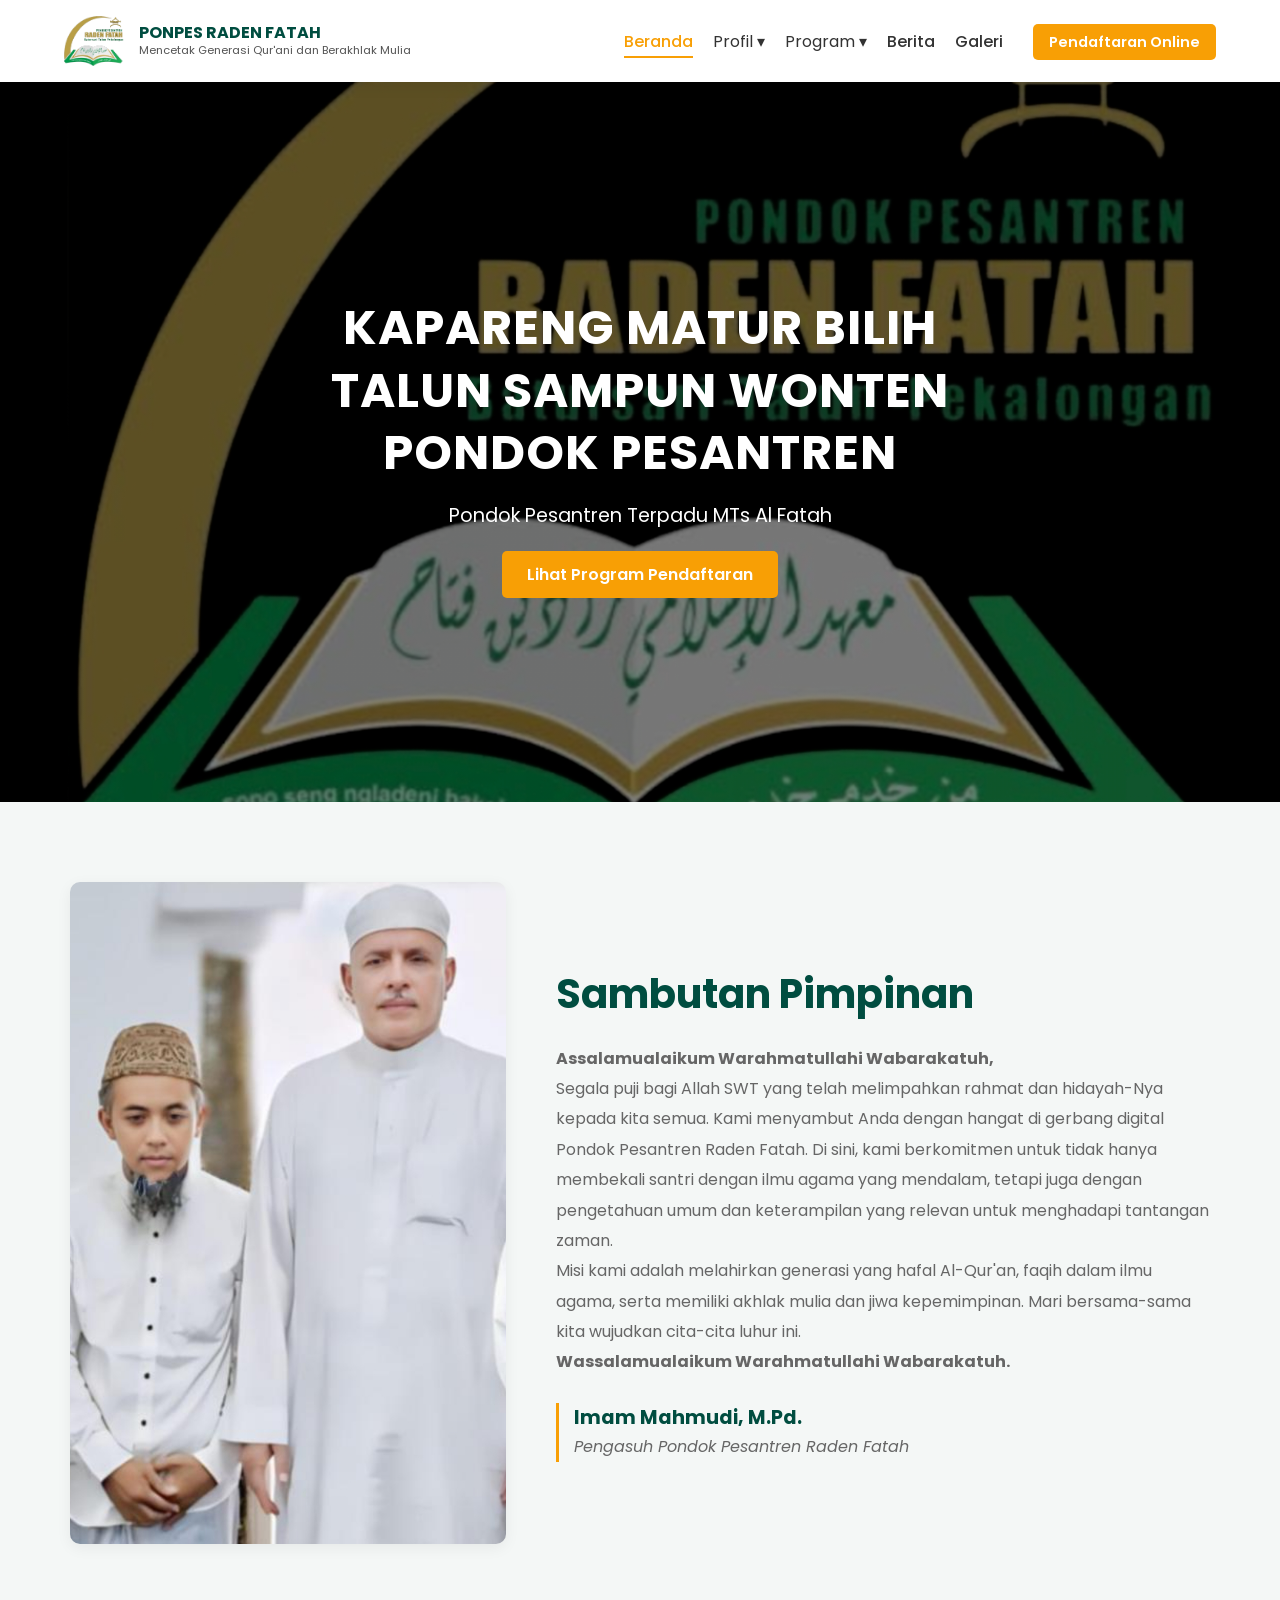
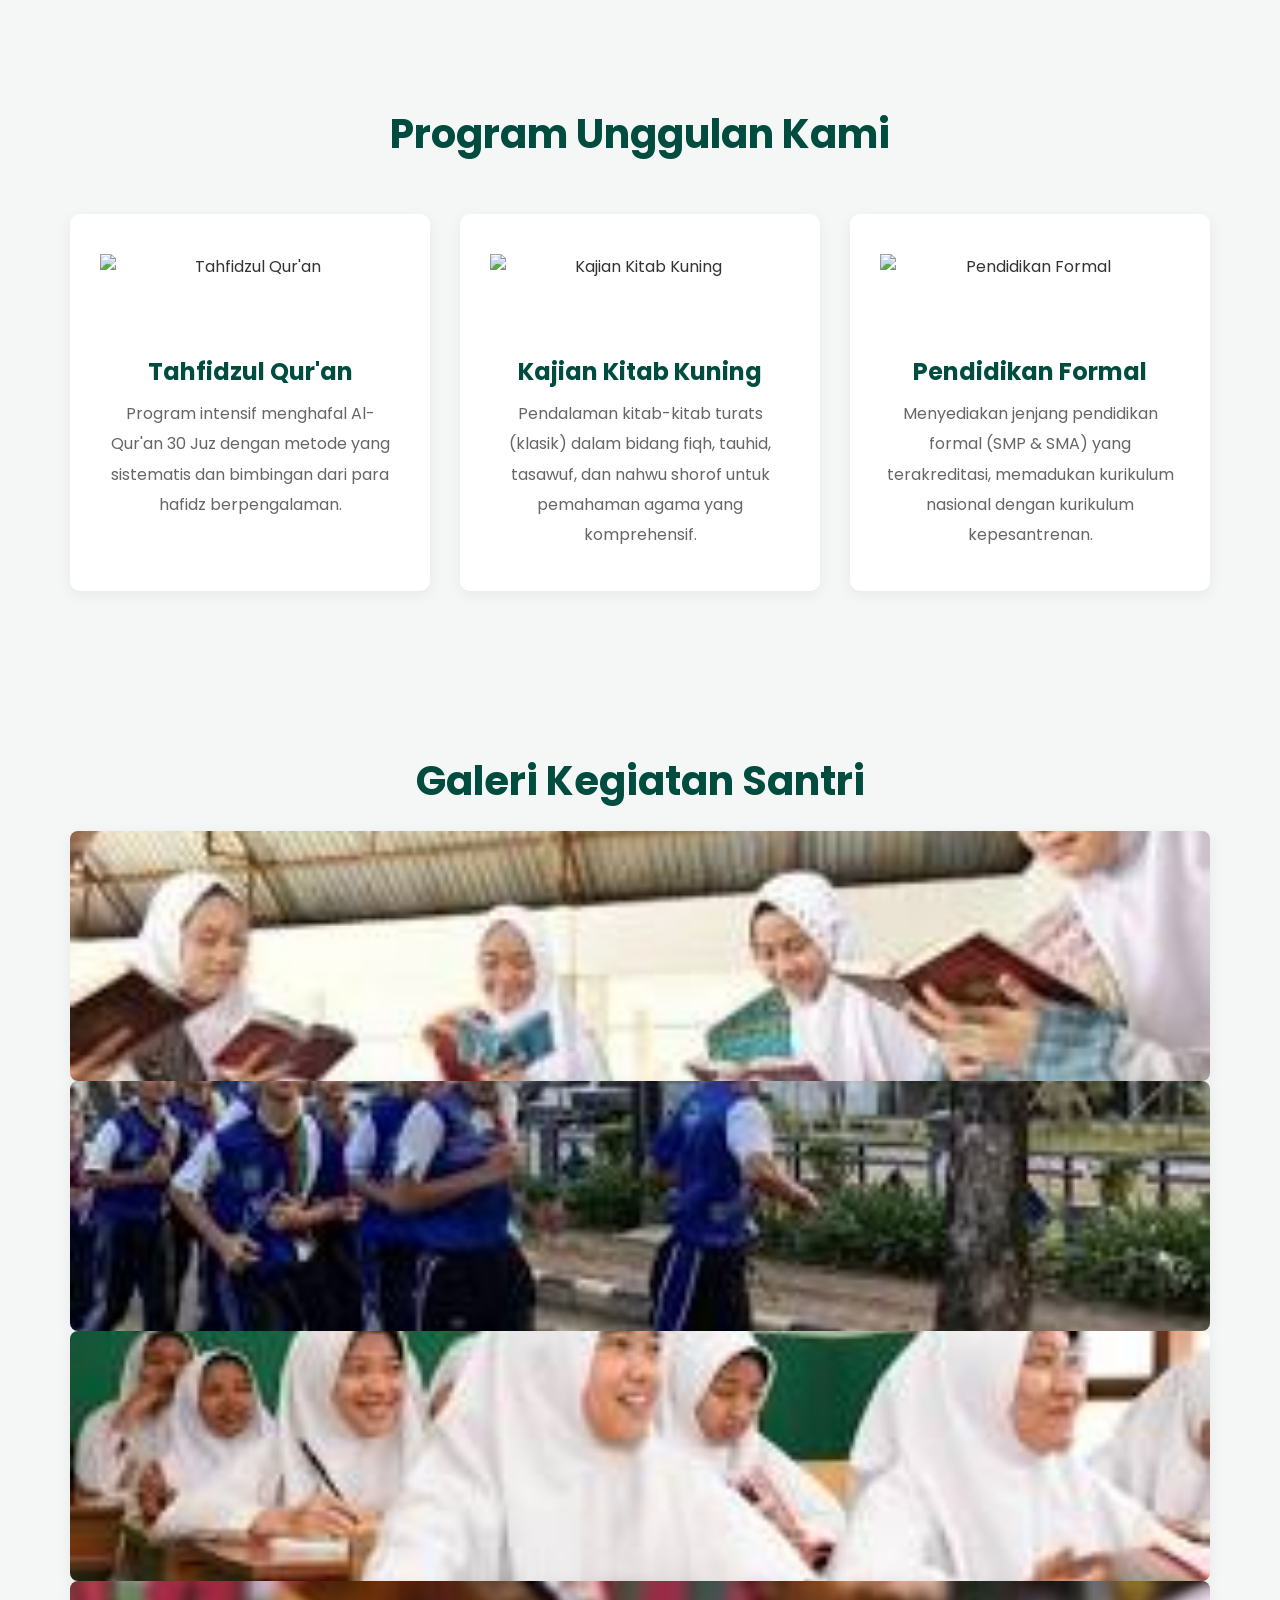
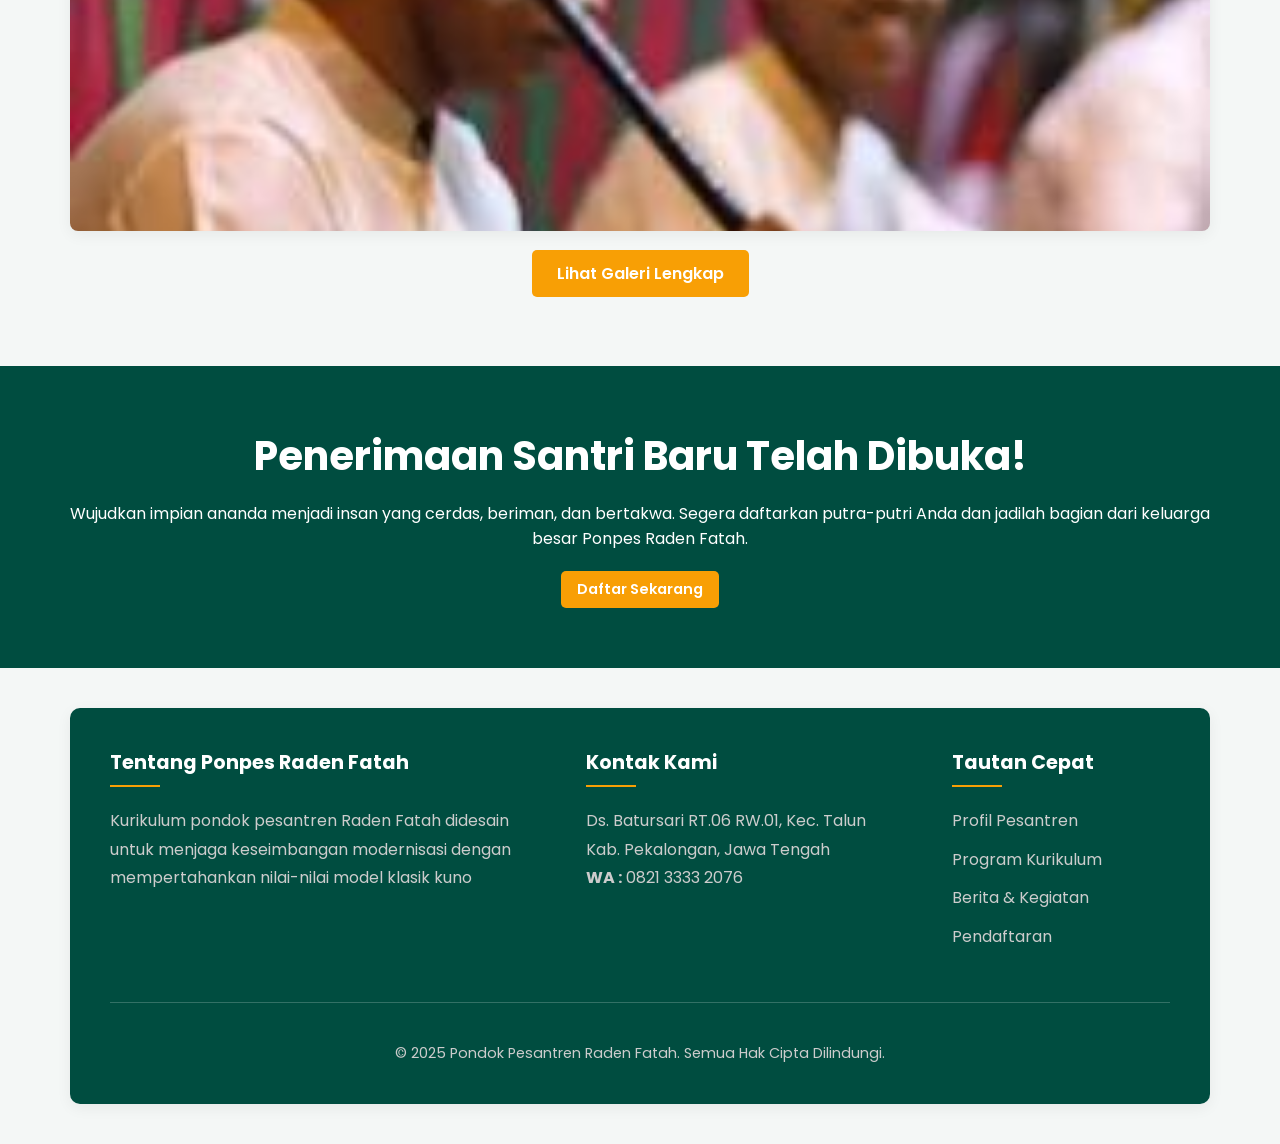
==== commit 7a54cf5c: "Update index.html" ====
--- a/index.html
+++ b/index.html
@@ -53,7 +53,6 @@
                     </li>
                     <li><a href="berita.html">Berita</a></li>
                     <li><a href="galeri.html">Galeri</a></li>
-                    <li><a href="kontak.html">Kontak</a></li>
                 </ul>
             </nav>
             <div class="header-cta">
@@ -221,4 +220,4 @@
 </body>
 </html>
 </body>
-</html>+</html>
--- a/style.css
+++ b/style.css
@@ -1,4 +1,8 @@
-/* --- PALET WARNA UTAMA (GLOBAL VARIABLES) --- */
+img {
+  max-width: 100%;
+  height: auto;
+  display: block;
+}/* --- PALET WARNA UTAMA (GLOBAL VARIABLES) --- */
 :root {
     --warna-utama: #f89f05;      /* Oranye/Emas Pilihan Anda */
     --warna-sekunder: #004d40;   /* Hijau Tua untuk Judul & Hover */
@@ -78,35 +82,12 @@
      .submenu-toggle-checkbox {
         display: none;/* Sembunyikan checkbox asli */
     }
-    /* ========================================================
-   PERBAIKAN DROPDOWN AGAR BISA DIKLIK
-   ======================================================== */
-
-.dropdown-toggle-wrapper {
-    display: flex;
-    align-items: center;
-    gap: 4px; /* Jarak antara teks "Profil" dan panah */
-}
-
-/* Mengganti style .nav-links a dengan ini agar lebih spesifik */
-.nav-links .nav-link-main {
-    text-decoration: none;
-    color: var(--warna-teks-utama);
-    font-weight: 500;
-}
-
-/* Style untuk panah agar bisa diklik */
-.submenu-arrow {
-    cursor: pointer;
-    padding: 5px;
-    border-radius: 4px;
-    font-size: 0.8em; /* Sedikit perkecil ukuran panah */
-    transition: background-color 0.2s;
-}
-
-.submenu-arrow:hover {
-    background-color: #f1f1f1;
-}
+    .dropdown .dropdown-toggle {
+        cursor: pointer; /* Ubah kursor menjadi tangan saat di atas label */
+        display: inline-block; /* Agar bisa diberi style */
+        width: 100%;
+        padding: 10px;
+    }
     .nav-links ul { flex-direction: column; width: 100%; gap: 0; }
     .nav-links li { text-align: center; margin: 10px 0; }
     .header-cta { display: block; margin-top: 15px; }
@@ -766,4 +747,64 @@
 /* --- Tombol Back to Top --- */
 #back-to-top { position: fixed; bottom: 20px; right: 20px; background-color: var(--warna-utama); color: var(--warna-putih); width: 40px; height: 40px; border-radius: 50%; text-align: center; font-size: 1.5rem; line-height: 40px; text-decoration: none; z-index: 100; opacity: 0; visibility: hidden; transition: opacity 0.3s, visibility 0.3s, background-color 0.3s; }
 #back-to-top:hover { background-color: var(--warna-sekunder); }
-#back-to-top.show { opacity: 1; visibility: visible; }+#back-to-top.show { opacity: 1; visibility: visible; }
+
+/* =========================================
+   TAMPILAN MOBILE & TABLET (Maksimal 768px)
+   ========================================= */
+@media screen and (max-width: 768px) {
+  
+  /* 1. Atur Navbar / Menu agar bersusun ke bawah */
+  nav ul {
+    display: flex;
+    flex-direction: column;
+    text-align: center;
+    padding: 0;
+  }
+
+  nav ul li {
+    margin-bottom: 10px;
+  }
+
+  /* 2. Ubah tata letak kolom vertikal (1 baris penuh) */
+  /* Ganti .container atau .kolom sesuai class di HTML-mu */
+  .container, .sidebar, .main-content {
+    width: 100%;
+    display: block;
+    padding: 10px;
+  }
+
+  /* 3. Sesuaikan ukuran teks agar proporsional di HP */
+  h1 {
+    font-size: 1.8rem;
+  }
+  h2 {
+    font-size: 1.5rem;
+  }
+  p {
+    font-size: 1rem;
+  }
+
+  /* 4. Sesuaikan tabel (penting untuk halaman tenaga-pendidik / pendaftaran) */
+  table {
+    width: 100%;
+    display: block;
+    overflow-x: auto; /* Memungkinkan tabel digeser/scroll ke samping di layar kecil */
+    white-space: nowrap;
+  }
+}
+
+/* =========================================
+   TAMPILAN LAYAR SANGAT KECIL (Maksimal 480px)
+   ========================================= */
+@media screen and (max-width: 480px) {
+  body {
+    padding: 5px;
+  }
+  
+  /* Perkecil padding tombol jika ada */
+  .btn, button {
+    padding: 8px 12px;
+    width: 100%;
+  }
+}
